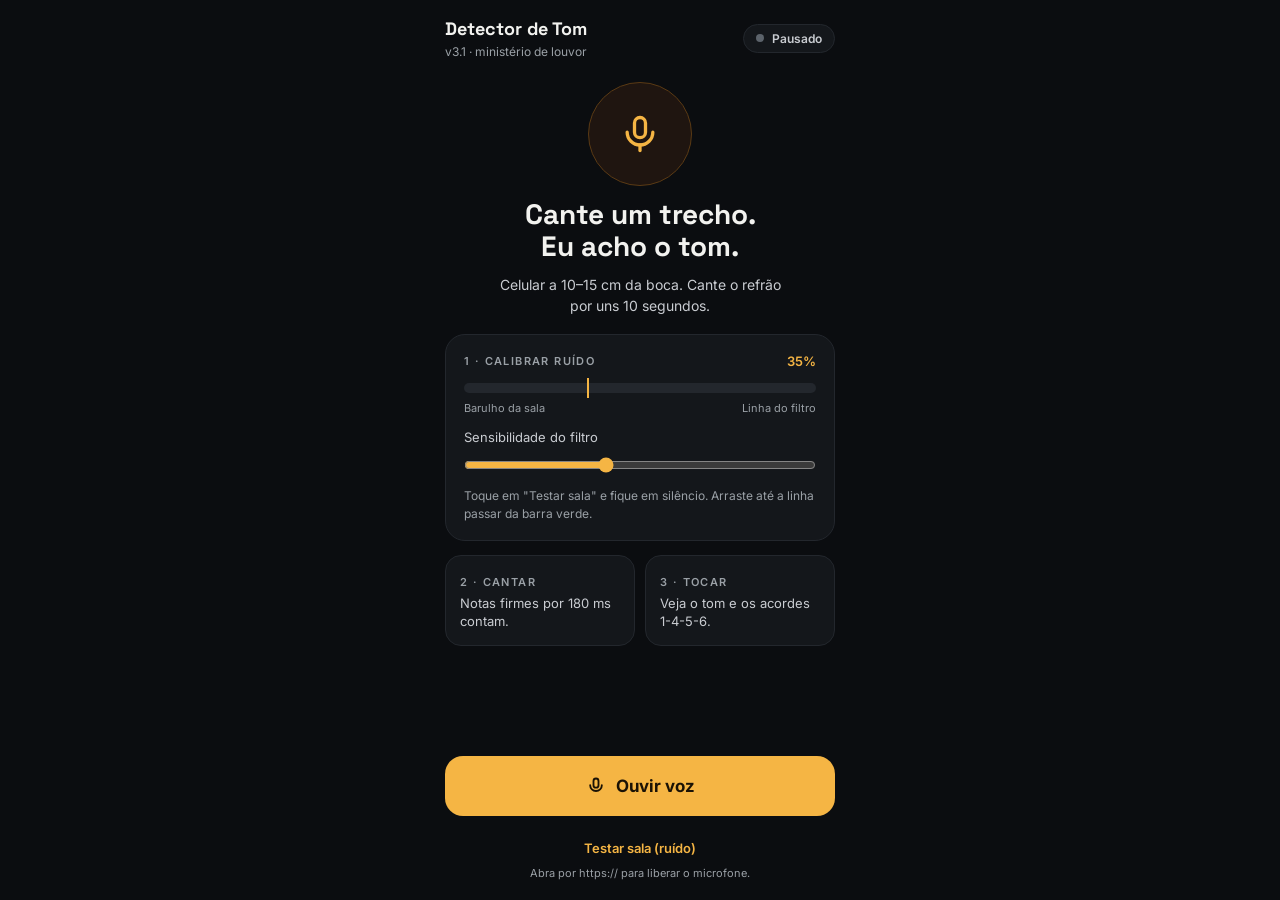
==== detector-tom/index.html @ 472444b5 "Adiciona Detector de Tom v3.1 (PWA instalável) Co-Authored-By: Claude Opus 5.5 <noreply@anthropic.co" ====
<!DOCTYPE html>
<html lang="pt-BR">
<head>
<meta charset="UTF-8">
<meta name="viewport" content="width=device-width, initial-scale=1.0, viewport-fit=cover">
<meta name="theme-color" content="#0b0d10">
<title>Detector de Tom — v3.1</title>
<link rel="manifest" href="manifest.webmanifest">
<link rel="icon" href="icon-192.png">
<link rel="apple-touch-icon" href="apple-touch-icon.png">
<meta name="apple-mobile-web-app-capable" content="yes">
<meta name="mobile-web-app-capable" content="yes">
<meta name="apple-mobile-web-app-status-bar-style" content="black-translucent">
<meta name="apple-mobile-web-app-title" content="Detector Tom">
<link rel="preconnect" href="https://fonts.googleapis.com">
<link href="https://fonts.googleapis.com/css2?family=Inter:wght@400;500;600;700&family=Space+Grotesk:wght@500;600;700&display=swap" rel="stylesheet">
<style>
  :root{
    --bg:#0b0d10; --card:#14171b; --line:#23272d; --line2:#2c3137;
    --text:#f2f2ef; --soft:#c9ccd1; --muted:#9aa0a6;
    --accent:#f5b544; --accent-bg:#1f1510; --accent-line:#5a3a14;
    --green:#3fb27f; --red:#e5484d;
    --display:'Space Grotesk',system-ui,sans-serif;
  }
  *{box-sizing:border-box}
  html,body{margin:0;background:var(--bg);color:var(--text);font-family:Inter,system-ui,sans-serif;-webkit-tap-highlight-color:transparent}
  .app{max-width:430px;min-height:100dvh;margin:0 auto;padding:calc(16px + env(safe-area-inset-top)) 20px calc(20px + env(safe-area-inset-bottom));display:flex;flex-direction:column;gap:14px}
  header{display:flex;justify-content:space-between;align-items:center;min-height:44px}
  .brand b{display:block;font-family:var(--display);font-size:18px}
  .brand small{font-size:12px;color:var(--muted)}
  .pill{display:flex;align-items:center;gap:8px;padding:6px 12px;border-radius:999px;background:var(--card);border:1px solid var(--line);font-size:12px;font-weight:600;color:var(--soft)}
  .pill i{width:8px;height:8px;border-radius:50%;background:#5c636b}
  .listening .pill{background:var(--accent-bg);border-color:var(--accent-line);color:var(--accent)}
  .listening .pill i{background:var(--accent);animation:pulse 1.2s infinite}
  @keyframes pulse{50%{opacity:.35}}
  .card{background:var(--card);border:1px solid var(--line);border-radius:20px;padding:18px}
  .label{font-size:11px;font-weight:600;letter-spacing:1.4px;color:var(--muted);text-transform:uppercase}
  .hero{display:flex;flex-direction:column;align-items:center;gap:12px;padding:8px 0 4px;text-align:center}
  .mic{width:104px;height:104px;border-radius:50%;background:var(--accent-bg);border:1px solid var(--accent-line);display:flex;align-items:center;justify-content:center}
  .hero h1{margin:0;font-family:var(--display);font-size:28px;line-height:1.15}
  .hero p{margin:0;font-size:14px;line-height:1.5;color:var(--soft);max-width:290px}
  .row{display:flex;justify-content:space-between;align-items:center}
  .meter{position:relative;height:10px;border-radius:5px;background:var(--line)}
  .meter .fill{height:100%;width:0;border-radius:5px;background:var(--green);transition:width .05s}
  .meter .gate{position:absolute;top:-5px;width:2px;height:20px;background:var(--accent)}
  .legend{display:flex;justify-content:space-between;font-size:11px;color:var(--muted);margin-top:8px}
  input[type=range]{width:100%;height:28px;margin:6px 0 0;accent-color:var(--accent)}
  .hint{margin:4px 0 0;font-size:12px;line-height:1.45;color:var(--muted)}
  .steps{display:flex;gap:10px}
  .steps .card{flex:1;padding:14px;border-radius:16px}
  .steps span:last-child{display:block;margin-top:4px;font-size:13px;line-height:1.4;color:var(--soft)}
  .note{display:flex;flex-direction:column;align-items:center;gap:6px}
  .big{display:flex;align-items:flex-start;gap:4px;font-family:var(--display)}
  .big b{font-size:96px;line-height:.95}
  .big small{font-size:22px;font-weight:600;color:var(--muted);margin-top:10px;min-width:14px}
  .freq{font-size:14px;color:var(--soft);min-height:20px}
  .tuner{width:100%;margin-top:8px}
  .tuner .meter .mid{position:absolute;left:50%;top:-4px;width:2px;height:18px;background:#5c636b}
  .tuner .dot{position:absolute;left:50%;top:-3px;width:16px;height:16px;border-radius:50%;background:var(--accent);transform:translateX(-50%);box-shadow:0 0 0 4px rgba(245,181,68,.18);transition:left .08s;opacity:.25}
  .tuner .dot.on{opacity:1}
  .key b{display:block;font-family:var(--display);font-size:34px;line-height:1.1;margin-top:2px}
  .key .sym{font-family:var(--display);font-size:22px;font-weight:600;color:var(--accent)}
  .bar{height:6px;border-radius:3px;background:var(--line);overflow:hidden;margin-top:12px}
  .bar div{height:100%;width:0;background:var(--accent);transition:width .3s}
  .conf{display:block;font-size:12px;color:var(--soft);margin-top:6px}
  .chords{display:grid;grid-template-columns:repeat(4,minmax(0,1fr));gap:8px;margin-top:10px}
  .chord{background:var(--card);border:1px solid var(--line);border-radius:14px;padding:12px 0;display:flex;flex-direction:column;align-items:center;gap:2px}
  .chord span{font-size:11px;color:var(--muted)}
  .chord b{font-family:var(--display);font-size:24px}
  .chord.tonic{background:var(--accent-bg);border-color:var(--accent-line)}
  .chord.tonic span{color:#c9a36a}.chord.tonic b{color:var(--accent)}
  .seqs{display:flex;gap:8px;flex-wrap:wrap;margin-top:10px}
  .seqs span{padding:8px 12px;border-radius:999px;background:var(--card);border:1px solid var(--line);font-size:13px;color:var(--soft)}
  .gaterow{display:flex;align-items:center;gap:10px}
  .gaterow>span{font-size:12px;color:var(--muted);width:44px}
  .gaterow>span:last-child{width:36px;text-align:right;color:var(--soft)}
  .gaterow .meter{flex:1;height:8px}
  .gaterow .meter .gate{top:-4px;height:16px}
  .spacer{flex:1}
  .actions{display:flex;gap:10px}
  button{font-family:inherit;cursor:pointer;border:none}
  .btn-main{flex:1;height:60px;border-radius:18px;background:var(--accent);color:#1a1205;font-size:17px;font-weight:700;display:flex;align-items:center;justify-content:center;gap:10px}
  .listening .btn-main{background:var(--red);color:#fff;height:56px;border-radius:16px;font-size:16px}
  .btn-reset{width:56px;height:56px;border-radius:16px;background:var(--card);border:1px solid var(--line2);color:var(--text);display:none;align-items:center;justify-content:center}
  .listening .btn-reset{display:flex}
  .foot{font-size:11px;color:var(--muted);text-align:center}
  .only-idle{} .only-live{display:none}
  .listening .only-idle{display:none} .listening .only-live{display:block}
  .listening .steps.only-idle{display:none}
  .listening .gaterow.only-live{display:flex}
  .gate-open input[type=range].only-live{display:block}
</style>
</head>
<body>
<div class="app" id="app">

  <header>
    <div class="brand"><b>Detector de Tom</b><small>v3.1 · ministério de louvor</small></div>
    <div class="pill"><i></i><span id="pillText">Pausado</span></div>
  </header>

  <!-- INÍCIO -->
  <section class="hero only-idle">
    <div class="mic">
      <svg width="44" height="44" viewBox="0 0 24 24" fill="none" stroke="#f5b544" stroke-width="1.8" stroke-linecap="round" stroke-linejoin="round" aria-hidden="true"><rect x="9" y="3" width="6" height="11" rx="3"/><path d="M5 11a7 7 0 0 0 14 0"/><path d="M12 18v3"/></svg>
    </div>
    <h1>Cante um trecho.<br>Eu acho o tom.</h1>
    <p>Celular a 10–15 cm da boca. Cante o refrão por uns 10 segundos.</p>
  </section>

  <section class="card only-idle">
    <div class="row"><span class="label">1 · Calibrar ruído</span><span id="gatePct" style="font-size:13px;font-weight:600;color:var(--accent)">35%</span></div>
    <div style="margin-top:14px">
      <div class="meter"><div class="fill" id="vuIdle"></div><div class="gate" id="gateIdle"></div></div>
      <div class="legend"><span>Barulho da sala</span><span>Linha do filtro</span></div>
    </div>
    <label for="gateSlider" style="display:block;margin-top:14px;font-size:13px;color:var(--soft)">Sensibilidade do filtro</label>
    <input id="gateSlider" type="range" min="5" max="80" value="35">
    <p class="hint">Toque em "Testar sala" e fique em silêncio. Arraste até a linha passar da barra verde.</p>
  </section>

  <section class="steps only-idle">
    <div class="card"><span class="label">2 · Cantar</span><span>Notas firmes por 180 ms contam.</span></div>
    <div class="card"><span class="label">3 · Tocar</span><span>Veja o tom e os acordes 1-4-5-6.</span></div>
  </section>

  <!-- OUVINDO -->
  <section class="card note only-live">
    <span class="label">Nota agora</span>
    <div class="big"><b id="noteName">--</b><small id="noteOct"></small></div>
    <div class="freq" id="freqText">Cante perto do microfone</div>
    <div class="tuner">
      <div class="meter"><div class="mid"></div><div class="dot" id="centDot"></div></div>
      <div class="legend"><span>−50</span><span id="centText">0 cents</span><span>+50</span></div>
    </div>
  </section>

  <section class="card key only-live">
    <div class="row" style="align-items:flex-end">
      <div><span class="label">Tom da música</span><b id="keyName">Ouvindo…</b></div>
      <span class="sym" id="keySym"></span>
    </div>
    <div class="bar"><div id="confBar"></div></div>
    <span class="conf" id="confText">Precisa de pelo menos 15 leituras firmes</span>
  </section>

  <section class="only-live">
    <span class="label">Campo harmônico</span>
    <div class="chords">
      <div class="chord tonic"><span>I</span><b id="c1">-</b></div>
      <div class="chord"><span>IV</span><b id="c4">-</b></div>
      <div class="chord"><span>V</span><b id="c5">-</b></div>
      <div class="chord"><span>vi</span><b id="c6">-</b></div>
    </div>
    <div class="seqs"><span id="s1456">1-4-5-6 · -</span><span id="s1564">1-5-6-4 · -</span></div>
  </section>

  <div class="spacer"></div>

  <div class="gaterow only-live">
    <span>Ruído</span>
    <div class="meter"><div class="fill" id="vuLive"></div><div class="gate" id="gateLive"></div></div>
    <span id="gatePctLive">35%</span>
  </div>

  <div class="actions">
    <button class="btn-main" id="btnStart">
      <svg id="icoMic" width="20" height="20" viewBox="0 0 24 24" fill="none" stroke="currentColor" stroke-width="2.2" stroke-linecap="round" stroke-linejoin="round" aria-hidden="true"><rect x="9" y="3" width="6" height="11" rx="3"/><path d="M5 11a7 7 0 0 0 14 0"/></svg>
      <svg id="icoStop" width="18" height="18" viewBox="0 0 24 24" fill="none" stroke="currentColor" stroke-width="2.2" aria-hidden="true" style="display:none"><rect x="6" y="6" width="12" height="12" rx="2"/></svg>
      <span id="btnText">Ouvir voz</span>
    </button>
    <button class="btn-reset" id="btnReset" aria-label="Limpar leitura">
      <svg width="20" height="20" viewBox="0 0 24 24" fill="none" stroke="currentColor" stroke-width="2" stroke-linecap="round" aria-hidden="true"><path d="M3 12a9 9 0 1 0 3-6.7"/><path d="M3 4v5h5"/></svg>
    </button>
  </div>
  <div class="foot only-idle"><button id="btnInstall" style="display:none;background:none;color:var(--accent);font-size:13px;font-weight:600;padding:10px">Instalar app</button><button id="btnTest" style="background:none;color:var(--accent);font-size:13px;font-weight:600;padding:10px">Testar sala (ruído)</button><br>Abra por https:// para liberar o microfone.</div>

</div>

<script>
  // v3.1 — PWA instalável
  if ('serviceWorker' in navigator) {
    window.addEventListener('load', () => navigator.serviceWorker.register('sw.js').catch(console.error));
  }
  let installEvt = null;
  window.addEventListener('beforeinstallprompt', e => {
    e.preventDefault(); installEvt = e;
    document.getElementById('btnInstall').style.display = 'inline-block';
  });
  document.getElementById('btnInstall').addEventListener('click', async () => {
    if (!installEvt) return;
    installEvt.prompt(); await installEvt.userChoice; installEvt = null;
    document.getElementById('btnInstall').style.display = 'none';
  });

  // v3 — visual novo + medidor de cents. Lógica: MPM + Krumhansl-Schmuckler (maior)
  const MAJOR_PROFILE = [6.35, 2.23, 3.48, 2.33, 4.38, 4.09, 2.52, 5.19, 2.39, 3.66, 2.29, 2.88];
  const NOTE_NAMES = ["C","C#","D","D#","E","F","F#","G","G#","A","A#","B"];
  const NOTE_NAMES_PT = ["Dó","Dó#","Ré","Ré#","Mi","Fá","Fá#","Sol","Sol#","Lá","Lá#","Si"];

  const CLARITY_MIN = 0.88, STABLE_MS = 180, MIN_WEIGHT = 15, MPM_K = 0.9;

  let audioCtx = null, analyser = null, micStream = null, buffer = null, rafId = null;
  let mode = 'off'; // 'off' | 'listen' | 'test'
  let hist = new Array(12).fill(0), noteCount = 0, counted = false;
  let lastNote = -1, noteStart = 0, centsSmooth = 0;

  const $ = id => document.getElementById(id);
  const app = $('app'), gateSlider = $('gateSlider');

  const gateThreshold = () => (gateSlider.value / 100) * 0.25;
  function updateGateUI() {
    const pos = Math.min(100, gateThreshold() * 400) + '%';
    $('gateIdle').style.left = pos; $('gateLive').style.left = pos;
    $('gatePct').textContent = $('gatePctLive').textContent = gateSlider.value + '%';
  }
  gateSlider.addEventListener('input', updateGateUI);
  updateGateUI();

  $('btnStart').addEventListener('click', () => mode === 'listen' ? stopAudio() : startAudio('listen'));
  $('btnTest').addEventListener('click', () => mode === 'test' ? stopAudio() : startAudio('test'));
  $('btnReset').addEventListener('click', resetKey);

  function resetKey() {
    hist.fill(0); noteCount = 0;
    $('keyName').textContent = 'Ouvindo…'; $('keySym').textContent = '';
    $('confBar').style.width = '0%';
    $('confText').textContent = 'Precisa de pelo menos 15 leituras firmes';
    $('noteName').textContent = '--'; $('noteOct').textContent = '';
    ['c1','c4','c5','c6'].forEach(id => $(id).textContent = '-');
    $('s1456').textContent = '1-4-5-6 · -'; $('s1564').textContent = '1-5-6-4 · -';
  }

  function setUI() {
    const live = mode === 'listen';
    app.classList.toggle('listening', live);
    $('pillText').textContent = live ? 'Ouvindo' : mode === 'test' ? 'Testando sala' : 'Pausado';
    $('btnText').textContent = live ? 'Parar' : 'Ouvir voz';
    $('icoMic').style.display = live ? 'none' : '';
    $('icoStop').style.display = live ? '' : 'none';
    $('btnTest').textContent = mode === 'test' ? 'Parar teste' : 'Testar sala (ruído)';
  }

  async function startAudio(newMode) {
    if (mode !== 'off') stopAudio();
    if (!navigator.mediaDevices || !navigator.mediaDevices.getUserMedia) {
      alert('Microfone indisponível. Abra via https:// ou localhost.'); return;
    }
    try {
      micStream = await navigator.mediaDevices.getUserMedia({
        audio: { echoCancellation: true, noiseSuppression: true, autoGainControl: false }
      });
      audioCtx = new (window.AudioContext || window.webkitAudioContext)();
      if (audioCtx.state === 'suspended') await audioCtx.resume();
      const src = audioCtx.createMediaStreamSource(micStream);
      const hp = audioCtx.createBiquadFilter(); hp.type = 'highpass'; hp.frequency.value = 85;
      const lp = audioCtx.createBiquadFilter(); lp.type = 'lowpass'; lp.frequency.value = 1100;
      analyser = audioCtx.createAnalyser(); analyser.fftSize = 2048;
      buffer = new Float32Array(analyser.fftSize);
      src.connect(hp); hp.connect(lp); lp.connect(analyser);
      mode = newMode; setUI(); loop();
    } catch (e) {
      console.error(e);
      alert('Erro ao acessar microfone. Verifique as permissões do navegador.');
    }
  }

  function stopAudio() {
    if (rafId) cancelAnimationFrame(rafId);
    if (micStream) micStream.getTracks().forEach(t => t.stop());
    if (audioCtx) audioCtx.close();
    audioCtx = analyser = micStream = null;
    mode = 'off'; lastNote = -1; setUI();
    $('vuIdle').style.width = $('vuLive').style.width = '0%';
    $('centDot').classList.remove('on');
  }

  function rmsOf(buf) {
    let s = 0; for (let i = 0; i < buf.length; i++) s += buf[i] * buf[i];
    return Math.sqrt(s / buf.length);
  }

  // McLeod Pitch Method
  function detectPitchMPM(buf, sampleRate) {
    const half = buf.length >> 1;
    const nsdf = new Float32Array(half);
    for (let tau = 0; tau < half; tau++) {
      let acf = 0, div = 0;
      for (let i = 0; i < half; i++) {
        const a = buf[i], b = buf[i + tau];
        acf += a * b; div += a * a + b * b;
      }
      nsdf[tau] = div > 0 ? (2 * acf) / div : 0;
    }
    const peaks = [];
    let pastZero = false, curMax = -1, curTau = -1;
    for (let tau = 1; tau < half - 1; tau++) {
      if (!pastZero) { if (nsdf[tau] < 0) pastZero = true; continue; }
      if (nsdf[tau] > 0) {
        if (nsdf[tau] > nsdf[tau-1] && nsdf[tau] >= nsdf[tau+1] && nsdf[tau] > curMax) { curMax = nsdf[tau]; curTau = tau; }
      } else if (curTau > 0) { peaks.push([curTau, curMax]); curMax = -1; curTau = -1; }
    }
    if (curTau > 0) peaks.push([curTau, curMax]);
    if (!peaks.length) return null;
    const highest = Math.max(...peaks.map(p => p[1]));
    if (highest < CLARITY_MIN) return null;
    const t = peaks.find(p => p[1] >= MPM_K * highest)[0];
    const x1 = nsdf[t-1], x2 = nsdf[t], x3 = nsdf[t+1];
    const d = 2 * (2 * x2 - x1 - x3);
    const freq = sampleRate / (d !== 0 ? t + (x3 - x1) / d : t);
    return (freq < 75 || freq > 1050) ? null : freq;
  }

  function loop() {
    if (mode === 'off' || !analyser) return;
    analyser.getFloatTimeDomainData(buffer);
    const rms = rmsOf(buffer);
    const vol = Math.min(100, Math.round(rms * 400)) + '%';
    $('vuIdle').style.width = $('vuLive').style.width = vol;

    if (mode === 'listen') {
      const freq = rms >= gateThreshold() ? detectPitchMPM(buffer, audioCtx.sampleRate) : null;
      handlePitch(freq, performance.now());
    }
    rafId = requestAnimationFrame(loop);
  }

  function handlePitch(freq, now) {
    if (!freq) { lastNote = -1; $('centDot').classList.remove('on'); return; }
    const midiF = 12 * Math.log2(freq / 440) + 69;
    const midi = Math.round(midiF);
    const pc = ((midi % 12) + 12) % 12;
    const cents = (midiF - midi) * 100;

    if (pc !== lastNote) centsSmooth = cents; else centsSmooth = centsSmooth * 0.7 + cents * 0.3;
    const c = Math.round(centsSmooth);
    $('noteName').textContent = NOTE_NAMES[pc];
    $('noteOct').textContent = Math.floor(midi / 12) - 1;
    $('freqText').textContent = `${NOTE_NAMES_PT[pc]} · ${freq.toFixed(1).replace('.', ',')} Hz`;
    const dot = $('centDot');
    dot.classList.add('on');
    dot.style.left = (50 + Math.max(-50, Math.min(50, c))) + '%';
    $('centText').textContent = (c > 0 ? '+' : c < 0 ? '−' : '') + Math.abs(c) + ' cents';

    if (pc === lastNote) {
      if (now - noteStart >= STABLE_MS) {
        if (!counted) { noteCount++; counted = true; }
        hist[pc] += 1; calculateKey();
      }
    } else { lastNote = pc; noteStart = now; counted = false; }
  }

  function calculateKey() {
    const total = hist.reduce((a, b) => a + b, 0);
    if (total < MIN_WEIGHT) return;
    let best = 0, bestCorr = -Infinity;
    for (let r = 0; r < 12; r++) {
      let sXY=0,sX=0,sY=0,sX2=0,sY2=0;
      for (let i = 0; i < 12; i++) {
        const x = hist[(r + i) % 12], y = MAJOR_PROFILE[i];
        sXY+=x*y; sX+=x; sY+=y; sX2+=x*x; sY2+=y*y;
      }
      const den = Math.sqrt((12*sX2 - sX*sX) * (12*sY2 - sY*sY));
      const corr = den === 0 ? 0 : (12*sXY - sX*sY) / den;
      if (corr > bestCorr) { bestCorr = corr; best = r; }
    }
    const conf = Math.max(0, Math.min(99, Math.round(((bestCorr + 1) / 2) * 100)));
    $('keyName').textContent = `${NOTE_NAMES_PT[best]} Maior`;
    $('keySym').textContent = NOTE_NAMES[best];
    $('confBar').style.width = conf + '%';
    $('confText').textContent = `Confiança ${conf}% · ${noteCount} notas ouvidas`;
    renderChords(best);
  }

  function renderChords(r) {
    const g1 = NOTE_NAMES[r], g4 = NOTE_NAMES[(r+5)%12], g5 = NOTE_NAMES[(r+7)%12], g6 = NOTE_NAMES[(r+9)%12] + 'm';
    $('c1').textContent = g1; $('c4').textContent = g4; $('c5').textContent = g5; $('c6').textContent = g6;
    $('s1456').textContent = `1-4-5-6 · ${g1} ${g4} ${g5} ${g6}`;
    $('s1564').textContent = `1-5-6-4 · ${g1} ${g5} ${g6} ${g4}`;
  }
</script>
</body>
</html>
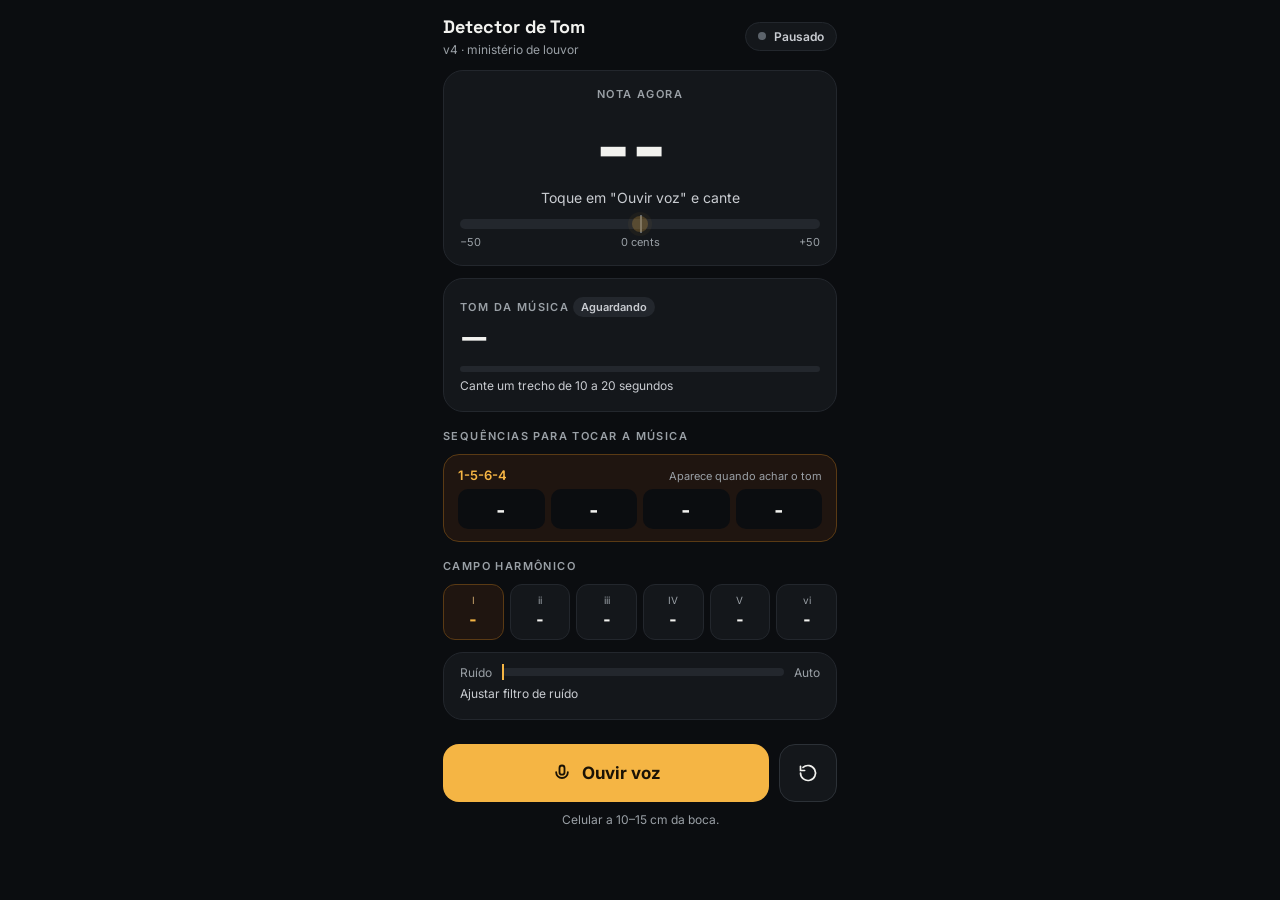
==== commit fa37ce7d: "Detector de Tom v4: tom maior e menor, filtro de ruído automático, sequências de 4 e 5 acordes Co-Au" ====
--- a/detector-tom/index.html
+++ b/detector-tom/index.html
@@ -4,7 +4,7 @@
 <meta charset="UTF-8">
 <meta name="viewport" content="width=device-width, initial-scale=1.0, viewport-fit=cover">
 <meta name="theme-color" content="#0b0d10">
-<title>Detector de Tom — v3.1</title>
+<title>Detector de Tom — v4</title>
 <link rel="manifest" href="manifest.webmanifest">
 <link rel="icon" href="icon-192.png">
 <link rel="apple-touch-icon" href="apple-touch-icon.png">
@@ -24,360 +24,465 @@
   }
   *{box-sizing:border-box}
   html,body{margin:0;background:var(--bg);color:var(--text);font-family:Inter,system-ui,sans-serif;-webkit-tap-highlight-color:transparent}
-  .app{max-width:430px;min-height:100dvh;margin:0 auto;padding:calc(16px + env(safe-area-inset-top)) 20px calc(20px + env(safe-area-inset-bottom));display:flex;flex-direction:column;gap:14px}
+  .app{max-width:430px;min-height:100dvh;margin:0 auto;padding:calc(14px + env(safe-area-inset-top)) 18px 0;display:flex;flex-direction:column;gap:12px}
   header{display:flex;justify-content:space-between;align-items:center;min-height:44px}
   .brand b{display:block;font-family:var(--display);font-size:18px}
   .brand small{font-size:12px;color:var(--muted)}
   .pill{display:flex;align-items:center;gap:8px;padding:6px 12px;border-radius:999px;background:var(--card);border:1px solid var(--line);font-size:12px;font-weight:600;color:var(--soft)}
   .pill i{width:8px;height:8px;border-radius:50%;background:#5c636b}
-  .listening .pill{background:var(--accent-bg);border-color:var(--accent-line);color:var(--accent)}
-  .listening .pill i{background:var(--accent);animation:pulse 1.2s infinite}
+  .on .pill{background:var(--accent-bg);border-color:var(--accent-line);color:var(--accent)}
+  .on .pill i{background:var(--accent);animation:pulse 1.2s infinite}
   @keyframes pulse{50%{opacity:.35}}
-  .card{background:var(--card);border:1px solid var(--line);border-radius:20px;padding:18px}
+  .card{background:var(--card);border:1px solid var(--line);border-radius:20px;padding:16px}
   .label{font-size:11px;font-weight:600;letter-spacing:1.4px;color:var(--muted);text-transform:uppercase}
-  .hero{display:flex;flex-direction:column;align-items:center;gap:12px;padding:8px 0 4px;text-align:center}
-  .mic{width:104px;height:104px;border-radius:50%;background:var(--accent-bg);border:1px solid var(--accent-line);display:flex;align-items:center;justify-content:center}
-  .hero h1{margin:0;font-family:var(--display);font-size:28px;line-height:1.15}
-  .hero p{margin:0;font-size:14px;line-height:1.5;color:var(--soft);max-width:290px}
-  .row{display:flex;justify-content:space-between;align-items:center}
+  .row{display:flex;justify-content:space-between;align-items:center;gap:8px}
   .meter{position:relative;height:10px;border-radius:5px;background:var(--line)}
   .meter .fill{height:100%;width:0;border-radius:5px;background:var(--green);transition:width .05s}
-  .meter .gate{position:absolute;top:-5px;width:2px;height:20px;background:var(--accent)}
-  .legend{display:flex;justify-content:space-between;font-size:11px;color:var(--muted);margin-top:8px}
-  input[type=range]{width:100%;height:28px;margin:6px 0 0;accent-color:var(--accent)}
-  .hint{margin:4px 0 0;font-size:12px;line-height:1.45;color:var(--muted)}
-  .steps{display:flex;gap:10px}
-  .steps .card{flex:1;padding:14px;border-radius:16px}
-  .steps span:last-child{display:block;margin-top:4px;font-size:13px;line-height:1.4;color:var(--soft)}
-  .note{display:flex;flex-direction:column;align-items:center;gap:6px}
+  .meter .gate{position:absolute;top:-4px;width:2px;height:18px;background:var(--accent);left:0}
+  .legend{display:flex;justify-content:space-between;font-size:11px;color:var(--muted);margin-top:6px}
+  .note{display:flex;flex-direction:column;align-items:center;gap:4px}
   .big{display:flex;align-items:flex-start;gap:4px;font-family:var(--display)}
-  .big b{font-size:96px;line-height:.95}
-  .big small{font-size:22px;font-weight:600;color:var(--muted);margin-top:10px;min-width:14px}
-  .freq{font-size:14px;color:var(--soft);min-height:20px}
-  .tuner{width:100%;margin-top:8px}
-  .tuner .meter .mid{position:absolute;left:50%;top:-4px;width:2px;height:18px;background:#5c636b}
+  .big b{font-size:84px;line-height:.95}
+  .big small{font-size:20px;font-weight:600;color:var(--muted);margin-top:8px;min-width:14px}
+  .freq{font-size:14px;color:var(--soft);min-height:20px;text-align:center}
+  .tuner{width:100%;margin-top:6px}
+  .tuner .mid{position:absolute;left:50%;top:-4px;width:2px;height:18px;background:#5c636b}
   .tuner .dot{position:absolute;left:50%;top:-3px;width:16px;height:16px;border-radius:50%;background:var(--accent);transform:translateX(-50%);box-shadow:0 0 0 4px rgba(245,181,68,.18);transition:left .08s;opacity:.25}
-  .tuner .dot.on{opacity:1}
-  .key b{display:block;font-family:var(--display);font-size:34px;line-height:1.1;margin-top:2px}
+  .tuner .dot.lit{opacity:1}
+  .key b{display:block;font-family:var(--display);font-size:32px;line-height:1.1;margin-top:2px}
   .key .sym{font-family:var(--display);font-size:22px;font-weight:600;color:var(--accent)}
+  .badge{display:inline-block;padding:3px 8px;border-radius:999px;font-size:11px;font-weight:600;background:var(--line);color:var(--soft)}
+  .badge.ok{background:#12301f;color:#5fd39a}
   .bar{height:6px;border-radius:3px;background:var(--line);overflow:hidden;margin-top:12px}
   .bar div{height:100%;width:0;background:var(--accent);transition:width .3s}
   .conf{display:block;font-size:12px;color:var(--soft);margin-top:6px}
-  .chords{display:grid;grid-template-columns:repeat(4,minmax(0,1fr));gap:8px;margin-top:10px}
-  .chord{background:var(--card);border:1px solid var(--line);border-radius:14px;padding:12px 0;display:flex;flex-direction:column;align-items:center;gap:2px}
-  .chord span{font-size:11px;color:var(--muted)}
-  .chord b{font-family:var(--display);font-size:24px}
+  .alt{display:block;font-size:12px;color:var(--muted);margin-top:2px}
+  .chords{display:grid;grid-template-columns:repeat(6,minmax(0,1fr));gap:6px;margin-top:10px}
+  .chord{background:var(--card);border:1px solid var(--line);border-radius:12px;padding:9px 0;display:flex;flex-direction:column;align-items:center;gap:1px}
+  .chord span{font-size:10px;color:var(--muted)}
+  .chord b{font-family:var(--display);font-size:18px}
   .chord.tonic{background:var(--accent-bg);border-color:var(--accent-line)}
   .chord.tonic span{color:#c9a36a}.chord.tonic b{color:var(--accent)}
-  .seqs{display:flex;gap:8px;flex-wrap:wrap;margin-top:10px}
-  .seqs span{padding:8px 12px;border-radius:999px;background:var(--card);border:1px solid var(--line);font-size:13px;color:var(--soft)}
+  .progs{display:flex;flex-direction:column;gap:8px;margin-top:10px}
+  .prog{width:100%;text-align:left;background:var(--card);border:1px solid var(--line);border-radius:16px;padding:12px 14px;color:var(--text);display:flex;flex-direction:column;gap:6px;cursor:pointer;font-family:inherit}
+  .prog.sel{border-color:var(--accent-line);background:var(--accent-bg)}
+  .prog .top{display:flex;justify-content:space-between;align-items:baseline;gap:8px}
+  .prog .deg{font-size:13px;font-weight:600;color:var(--soft)}
+  .prog.sel .deg{color:var(--accent)}
+  .prog .tag{font-size:11px;color:var(--muted)}
+  .prog .cs{display:flex;gap:6px}
+  .prog .cs b{flex:1;text-align:center;font-family:var(--display);font-size:22px;padding:6px 0;border-radius:10px;background:var(--bg)}
   .gaterow{display:flex;align-items:center;gap:10px}
-  .gaterow>span{font-size:12px;color:var(--muted);width:44px}
-  .gaterow>span:last-child{width:36px;text-align:right;color:var(--soft)}
+  .gaterow>span{font-size:12px;color:var(--muted)}
   .gaterow .meter{flex:1;height:8px}
   .gaterow .meter .gate{top:-4px;height:16px}
-  .spacer{flex:1}
+  details{font-size:12px;color:var(--muted)}
+  details summary{cursor:pointer;padding:6px 0;list-style:none;color:var(--soft)}
+  details summary::-webkit-details-marker{display:none}
+  input[type=range]{width:100%;height:28px;margin:4px 0 0;accent-color:var(--accent)}
+  .dock{position:sticky;bottom:0;margin:0 -18px;padding:12px 18px calc(14px + env(safe-area-inset-bottom));background:linear-gradient(to top,var(--bg) 75%,rgba(11,13,16,0));display:flex;flex-direction:column;gap:10px}
   .actions{display:flex;gap:10px}
   button{font-family:inherit;cursor:pointer;border:none}
-  .btn-main{flex:1;height:60px;border-radius:18px;background:var(--accent);color:#1a1205;font-size:17px;font-weight:700;display:flex;align-items:center;justify-content:center;gap:10px}
-  .listening .btn-main{background:var(--red);color:#fff;height:56px;border-radius:16px;font-size:16px}
-  .btn-reset{width:56px;height:56px;border-radius:16px;background:var(--card);border:1px solid var(--line2);color:var(--text);display:none;align-items:center;justify-content:center}
-  .listening .btn-reset{display:flex}
-  .foot{font-size:11px;color:var(--muted);text-align:center}
-  .only-idle{} .only-live{display:none}
-  .listening .only-idle{display:none} .listening .only-live{display:block}
-  .listening .steps.only-idle{display:none}
-  .listening .gaterow.only-live{display:flex}
-  .gate-open input[type=range].only-live{display:block}
+  .btn-main{flex:1;height:58px;border-radius:16px;background:var(--accent);color:#1a1205;font-size:17px;font-weight:700;display:flex;align-items:center;justify-content:center;gap:10px}
+  .on .btn-main{background:var(--red);color:#fff}
+  .btn-reset{width:58px;height:58px;border-radius:16px;background:var(--card);border:1px solid var(--line2);color:var(--text);display:flex;align-items:center;justify-content:center}
+  .tip{font-size:12px;color:var(--muted);text-align:center;line-height:1.4}
+  #btnInstall{display:none;background:none;color:var(--accent);font-size:13px;font-weight:600;padding:6px}
 </style>
 </head>
 <body>
 <div class="app" id="app">
 
   <header>
-    <div class="brand"><b>Detector de Tom</b><small>v3.1 · ministério de louvor</small></div>
+    <div class="brand"><b>Detector de Tom</b><small>v4 · ministério de louvor</small></div>
     <div class="pill"><i></i><span id="pillText">Pausado</span></div>
   </header>
 
-  <!-- INÍCIO -->
-  <section class="hero only-idle">
-    <div class="mic">
-      <svg width="44" height="44" viewBox="0 0 24 24" fill="none" stroke="#f5b544" stroke-width="1.8" stroke-linecap="round" stroke-linejoin="round" aria-hidden="true"><rect x="9" y="3" width="6" height="11" rx="3"/><path d="M5 11a7 7 0 0 0 14 0"/><path d="M12 18v3"/></svg>
-    </div>
-    <h1>Cante um trecho.<br>Eu acho o tom.</h1>
-    <p>Celular a 10–15 cm da boca. Cante o refrão por uns 10 segundos.</p>
-  </section>
-
-  <section class="card only-idle">
-    <div class="row"><span class="label">1 · Calibrar ruído</span><span id="gatePct" style="font-size:13px;font-weight:600;color:var(--accent)">35%</span></div>
-    <div style="margin-top:14px">
-      <div class="meter"><div class="fill" id="vuIdle"></div><div class="gate" id="gateIdle"></div></div>
-      <div class="legend"><span>Barulho da sala</span><span>Linha do filtro</span></div>
-    </div>
-    <label for="gateSlider" style="display:block;margin-top:14px;font-size:13px;color:var(--soft)">Sensibilidade do filtro</label>
-    <input id="gateSlider" type="range" min="5" max="80" value="35">
-    <p class="hint">Toque em "Testar sala" e fique em silêncio. Arraste até a linha passar da barra verde.</p>
-  </section>
-
-  <section class="steps only-idle">
-    <div class="card"><span class="label">2 · Cantar</span><span>Notas firmes por 180 ms contam.</span></div>
-    <div class="card"><span class="label">3 · Tocar</span><span>Veja o tom e os acordes 1-4-5-6.</span></div>
-  </section>
-
-  <!-- OUVINDO -->
-  <section class="card note only-live">
+  <section class="card note">
     <span class="label">Nota agora</span>
     <div class="big"><b id="noteName">--</b><small id="noteOct"></small></div>
-    <div class="freq" id="freqText">Cante perto do microfone</div>
+    <div class="freq" id="freqText">Toque em "Ouvir voz" e cante</div>
     <div class="tuner">
       <div class="meter"><div class="mid"></div><div class="dot" id="centDot"></div></div>
       <div class="legend"><span>−50</span><span id="centText">0 cents</span><span>+50</span></div>
     </div>
   </section>
 
-  <section class="card key only-live">
+  <section class="card key">
     <div class="row" style="align-items:flex-end">
-      <div><span class="label">Tom da música</span><b id="keyName">Ouvindo…</b></div>
+      <div><span class="label">Tom da música</span> <span class="badge" id="keyBadge">Aguardando</span><b id="keyName">—</b></div>
       <span class="sym" id="keySym"></span>
     </div>
     <div class="bar"><div id="confBar"></div></div>
-    <span class="conf" id="confText">Precisa de pelo menos 15 leituras firmes</span>
+    <span class="conf" id="confText">Cante um trecho de 10 a 20 segundos</span>
+    <span class="alt" id="altText"></span>
   </section>
 
-  <section class="only-live">
+  <section>
+    <span class="label">Sequências para tocar a música</span>
+    <div class="progs" id="progs"></div>
+  </section>
+
+  <section>
     <span class="label">Campo harmônico</span>
-    <div class="chords">
-      <div class="chord tonic"><span>I</span><b id="c1">-</b></div>
-      <div class="chord"><span>IV</span><b id="c4">-</b></div>
-      <div class="chord"><span>V</span><b id="c5">-</b></div>
-      <div class="chord"><span>vi</span><b id="c6">-</b></div>
+    <div class="chords" id="field"></div>
+  </section>
+
+  <section class="card" style="padding:12px 16px">
+    <div class="gaterow">
+      <span>Ruído</span>
+      <div class="meter"><div class="fill" id="vu"></div><div class="gate" id="gateMark"></div></div>
+      <span id="gateMode">Auto</span>
     </div>
-    <div class="seqs"><span id="s1456">1-4-5-6 · -</span><span id="s1564">1-5-6-4 · -</span></div>
+    <details>
+      <summary>Ajustar filtro de ruído</summary>
+      <label for="gateSlider">Rigor do filtro (padrão 2)</label>
+      <input id="gateSlider" type="range" min="1.5" max="5" step="0.5" value="2">
+      <div>Aumente se o barulho da sala disparar notas sozinho.</div>
+    </details>
   </section>
 
-  <div class="spacer"></div>
-
-  <div class="gaterow only-live">
-    <span>Ruído</span>
-    <div class="meter"><div class="fill" id="vuLive"></div><div class="gate" id="gateLive"></div></div>
-    <span id="gatePctLive">35%</span>
+  <div class="dock">
+    <div class="actions">
+      <button class="btn-main" id="btnStart">
+        <svg id="icoMic" width="20" height="20" viewBox="0 0 24 24" fill="none" stroke="currentColor" stroke-width="2.2" stroke-linecap="round" stroke-linejoin="round" aria-hidden="true"><rect x="9" y="3" width="6" height="11" rx="3"/><path d="M5 11a7 7 0 0 0 14 0"/></svg>
+        <svg id="icoStop" width="18" height="18" viewBox="0 0 24 24" fill="none" stroke="currentColor" stroke-width="2.2" aria-hidden="true" style="display:none"><rect x="6" y="6" width="12" height="12" rx="2"/></svg>
+        <span id="btnText">Ouvir voz</span>
+      </button>
+      <button class="btn-reset" id="btnReset" aria-label="Limpar leitura">
+        <svg width="20" height="20" viewBox="0 0 24 24" fill="none" stroke="currentColor" stroke-width="2" stroke-linecap="round" aria-hidden="true"><path d="M3 12a9 9 0 1 0 3-6.7"/><path d="M3 4v5h5"/></svg>
+      </button>
+    </div>
+    <div class="tip">Celular a 10–15 cm da boca. <button id="btnInstall">Instalar app</button></div>
   </div>
 
-  <div class="actions">
-    <button class="btn-main" id="btnStart">
-      <svg id="icoMic" width="20" height="20" viewBox="0 0 24 24" fill="none" stroke="currentColor" stroke-width="2.2" stroke-linecap="round" stroke-linejoin="round" aria-hidden="true"><rect x="9" y="3" width="6" height="11" rx="3"/><path d="M5 11a7 7 0 0 0 14 0"/></svg>
-      <svg id="icoStop" width="18" height="18" viewBox="0 0 24 24" fill="none" stroke="currentColor" stroke-width="2.2" aria-hidden="true" style="display:none"><rect x="6" y="6" width="12" height="12" rx="2"/></svg>
-      <span id="btnText">Ouvir voz</span>
-    </button>
-    <button class="btn-reset" id="btnReset" aria-label="Limpar leitura">
-      <svg width="20" height="20" viewBox="0 0 24 24" fill="none" stroke="currentColor" stroke-width="2" stroke-linecap="round" aria-hidden="true"><path d="M3 12a9 9 0 1 0 3-6.7"/><path d="M3 4v5h5"/></svg>
-    </button>
-  </div>
-  <div class="foot only-idle"><button id="btnInstall" style="display:none;background:none;color:var(--accent);font-size:13px;font-weight:600;padding:10px">Instalar app</button><button id="btnTest" style="background:none;color:var(--accent);font-size:13px;font-weight:600;padding:10px">Testar sala (ruído)</button><br>Abra por https:// para liberar o microfone.</div>
-
 </div>
 
+<!-- ===== MOTOR (sem DOM) ===== -->
+<script id="engine">
+  // Detector de Tom — motor v4
+  const NOTES = ["C","C#","D","Eb","E","F","F#","G","Ab","A","Bb","B"];
+  const NOTES_PT = ["Dó","Dó#","Ré","Mi♭","Mi","Fá","Fá#","Sol","Lá♭","Lá","Si♭","Si"];
+  // Perfis Albrecht & Shanahan (2013) — melhores para melodia que Krumhansl
+  const PROF_MAJ = [0.238,0.006,0.111,0.006,0.137,0.094,0.016,0.214,0.009,0.080,0.008,0.081];
+  const PROF_MIN = [0.220,0.006,0.104,0.123,0.019,0.103,0.012,0.214,0.062,0.022,0.061,0.052];
+
+  const CFG = {
+    clarityMin: 0.85,     // MPM: rejeita som sem nota definida
+    mpmK: 0.9,            // MPM: primeiro pico >= 90% do maior (anti erro de oitava)
+    fMin: 75, fMax: 1050, // extensão vocal
+    stableMs: 150,        // nota precisa durar isso para contar
+    phraseGapMs: 280,     // silêncio que fecha uma frase
+    phraseBonus: 0.6,     // peso extra (em segundos) da última nota da frase
+    minSeconds: 4,        // segundos de nota firme antes de mostrar tom
+    gateFactor: 2,        // gate = piso de ruído × fator (testado: 2 = melhor)
+    gateFloorMin: 0.004
+  };
+
+  function pearson(x, y) {
+    let sx=0,sy=0,sxy=0,sx2=0,sy2=0;
+    for (let i=0;i<12;i++){ sx+=x[i]; sy+=y[i]; sxy+=x[i]*y[i]; sx2+=x[i]*x[i]; sy2+=y[i]*y[i]; }
+    const den = Math.sqrt((12*sx2-sx*sx)*(12*sy2-sy*sy));
+    return den === 0 ? 0 : (12*sxy - sx*sy) / den;
+  }
+
+  function rmsOf(buf) {
+    let s=0; for (let i=0;i<buf.length;i++) s+=buf[i]*buf[i];
+    return Math.sqrt(s/buf.length);
+  }
+
+  // McLeod Pitch Method → {freq, clarity} ou null
+  function mpm(buf, sr) {
+    const n = buf.length >> 1;
+    const tauMax = Math.min(n - 2, Math.ceil(sr / (CFG.fMin - 5)));
+    const nsdf = new Float32Array(tauMax + 2);
+    for (let tau = 0; tau <= tauMax + 1; tau++) {
+      let acf = 0, div = 0;
+      for (let i = 0; i < n; i++) {
+        const a = buf[i], b = buf[i + tau];
+        acf += a * b; div += a * a + b * b;
+      }
+      nsdf[tau] = div > 0 ? 2 * acf / div : 0;
+    }
+    const peaks = [];
+    let past = false, m = -1, mt = -1;
+    for (let t = 1; t <= tauMax; t++) {
+      if (!past) { if (nsdf[t] < 0) past = true; continue; }
+      if (nsdf[t] > 0) {
+        if (nsdf[t] > nsdf[t-1] && nsdf[t] >= nsdf[t+1] && nsdf[t] > m) { m = nsdf[t]; mt = t; }
+      } else if (mt > 0) { peaks.push([mt, m]); m = -1; mt = -1; }
+    }
+    if (mt > 0) peaks.push([mt, m]);
+    if (!peaks.length) return null;
+    let hi = 0; for (const p of peaks) if (p[1] > hi) hi = p[1];
+    if (hi < CFG.clarityMin) return null;
+    const t = peaks.find(p => p[1] >= CFG.mpmK * hi)[0];
+    const x1 = nsdf[t-1], x2 = nsdf[t], x3 = nsdf[t+1];
+    const d = 2 * (2*x2 - x1 - x3);
+    const freq = sr / (d !== 0 ? t + (x3 - x1) / d : t);
+    if (freq < CFG.fMin || freq > CFG.fMax) return null;
+    return { freq, clarity: nsdf[t] };
+  }
+
+  function chordName(pc, q) { return NOTES[pc] + (q === 'm' ? 'm' : q === 'dim' ? '°' : ''); }
+
+  // Campo harmônico + sequências por tom
+  function harmony(root, minor) {
+    if (!minor) {
+      const deg = [[0,'','I'],[2,'m','ii'],[4,'m','iii'],[5,'','IV'],[7,'','V'],[9,'m','vi']];
+      const f = deg.map(([s,q,r]) => ({ roman: r, name: chordName((root+s)%12, q) }));
+      const C = i => f[i].name; // 0=I 1=ii 2=iii 3=IV 4=V 5=vi
+      return {
+        field: f,
+        progs: [
+          { deg: '1-5-6-4', tag: 'Mais usada (pop e louvor)', chords: [C(0),C(4),C(5),C(3)] },
+          { deg: '1-4-5-4', tag: 'Simples, 3 acordes', chords: [C(0),C(3),C(4),C(3)] },
+          { deg: '6-4-1-5', tag: 'Começa triste, mesma base', chords: [C(5),C(3),C(0),C(4)] },
+          { deg: '1-6-4-5', tag: 'Clássica anos 50', chords: [C(0),C(5),C(3),C(4)] },
+          { deg: '1-5-6-3-4', tag: '5 acordes (estilo Cânon)', chords: [C(0),C(4),C(5),C(2),C(3)] }
+        ]
+      };
+    }
+    const deg = [[0,'m','i'],[3,'','III'],[5,'m','iv'],[7,'m','v'],[8,'','VI'],[10,'','VII']];
+    const f = deg.map(([s,q,r]) => ({ roman: r, name: chordName((root+s)%12, q) }));
+    const C = i => f[i].name; // 0=i 1=III 2=iv 3=v 4=VI 5=VII
+    const E = NOTES[(root+7)%12]; // V maior (menor harmônica)
+    return {
+      field: f,
+      progs: [
+        { deg: '1-6-3-7', tag: 'Mais usada em tom menor', chords: [C(0),C(4),C(1),C(5)] },
+        { deg: '1-4-7-3', tag: 'Balada menor', chords: [C(0),C(2),C(5),C(1)] },
+        { deg: '1-7-6-7', tag: 'Andaluz suave', chords: [C(0),C(5),C(4),C(5)] },
+        { deg: '1-4-5', tag: 'Com V maior (mais tensão)', chords: [C(0),C(2),E,C(0)] },
+        { deg: '1-6-3-7-4', tag: '5 acordes', chords: [C(0),C(4),C(1),C(5),C(2)] }
+      ]
+    };
+  }
+
+  class KeyEngine {
+    constructor() { this.reset(); this.noise = null; }
+    reset() {
+      this.hist = new Array(12).fill(0);
+      this.midiWin = [];
+      this.cur = -1; this.curStart = 0; this.curCounted = false;
+      this.lastPc = -1; this.silenceStart = 0; this.phraseClosed = true;
+      this.notes = 0; this.seconds = 0; this.lastT = 0;
+      this.key = null;
+    }
+    // atualiza piso de ruído (segue o mínimo; sobe devagar, desce rápido)
+    trackNoise(rms) {
+      if (this.noise === null) { this.noise = Math.max(rms, CFG.gateFloorMin); return; }
+      if (rms < this.noise) this.noise = this.noise * 0.85 + rms * 0.15;
+      else this.noise *= 1.0006;
+      this.noise = Math.max(this.noise, CFG.gateFloorMin * 0.5);
+    }
+    gate() { return Math.max(CFG.gateFloorMin, (this.noise || 0) * CFG.gateFactor); }
+
+    // um quadro de áudio → estado
+    frame(buf, sr, now) {
+      const dt = this.lastT ? Math.min(0.1, (now - this.lastT) / 1000) : 0.016;
+      this.lastT = now;
+      const rms = rmsOf(buf);
+      const gate = this.gate();
+      let p = null;
+      if (rms >= gate) p = mpm(buf, sr);
+      if (!p) this.trackNoise(rms);
+      return { rms, gate, ...this.pitch(p, dt, now) };
+    }
+
+    pitch(p, dt, now) {
+      if (!p) {
+        this.midiWin.length = 0;
+        if (this.cur !== -1) { this.silenceStart = now; this.cur = -1; this.phraseClosed = false; }
+        if (!this.phraseClosed && this.lastPc >= 0 && now - this.silenceStart >= CFG.phraseGapMs) {
+          this.hist[this.lastPc] += CFG.phraseBonus; // última nota da frase costuma ser a tônica
+          this.phraseClosed = true;
+          this.updateKey();
+        }
+        return { note: null };
+      }
+      const mf = 12 * Math.log2(p.freq / 440) + 69;
+      this.midiWin.push(mf); if (this.midiWin.length > 5) this.midiWin.shift();
+      const med = [...this.midiWin].sort((a,b)=>a-b)[this.midiWin.length >> 1];
+      const midi = Math.round(med);
+      const pc = ((midi % 12) + 12) % 12;
+      const cents = (med - midi) * 100;
+
+      if (pc !== this.cur) { this.cur = pc; this.curStart = now; this.curCounted = false; }
+      else if (now - this.curStart >= CFG.stableMs) {
+        if (!this.curCounted) { this.notes++; this.curCounted = true; }
+        const w = dt * (0.5 + p.clarity * 0.5);
+        this.hist[pc] += w; this.seconds += dt;
+        this.lastPc = pc;
+        this.updateKey();
+      }
+      return { note: { pc, midi, cents, freq: p.freq } };
+    }
+
+    updateKey() {
+      const total = this.hist.reduce((a,b)=>a+b,0);
+      if (this.seconds < CFG.minSeconds || total <= 0) { this.key = null; return; }
+      const res = [];
+      for (let r = 0; r < 12; r++) {
+        const rot = i => this.hist[(r + i) % 12];
+        const v = Array.from({length:12}, (_,i) => rot(i));
+        res.push({ root: r, minor: false, corr: pearson(v, PROF_MAJ) });
+        res.push({ root: r, minor: true,  corr: pearson(v, PROF_MIN) });
+      }
+      res.sort((a,b) => b.corr - a.corr);
+      const best = res[0];
+      const relRoot = best.minor ? (best.root + 3) % 12 : (best.root + 9) % 12;
+      const alt = res.find(k => !(k.root === relRoot && k.minor !== best.minor) && k !== best) || res[1];
+      const rel = res.find(k => k.root === relRoot && k.minor !== best.minor);
+      const margin = best.corr - alt.corr;
+      // confiança: correlação + separação do 2º tom não-relativo + quantidade de canto
+      const amount = Math.min(1, this.seconds / 20);
+      const conf = Math.round(100 * Math.max(0, Math.min(0.99,
+        0.45 * Math.max(0, best.corr) + 0.35 * Math.min(1, margin / 0.25) + 0.2 * amount)));
+      this.key = { root: best.root, minor: best.minor, corr: best.corr, conf, alt, rel,
+                   relGap: rel ? best.corr - rel.corr : 1, notes: this.notes, seconds: this.seconds };
+    }
+  }
+
+  function keyLabel(k) { return `${NOTES_PT[k.root]} ${k.minor ? 'menor' : 'Maior'}`; }
+  function keySym(k) { return NOTES[k.root] + (k.minor ? 'm' : ''); }
+
+  if (typeof module !== 'undefined') module.exports = { KeyEngine, harmony, keyLabel, keySym, mpm, CFG, NOTES };
+</script>
+
+<!-- ===== INTERFACE ===== -->
 <script>
-  // v3.1 — PWA instalável
-  if ('serviceWorker' in navigator) {
-    window.addEventListener('load', () => navigator.serviceWorker.register('sw.js').catch(console.error));
-  }
+  if ('serviceWorker' in navigator) window.addEventListener('load', () => navigator.serviceWorker.register('sw.js').catch(console.error));
   let installEvt = null;
-  window.addEventListener('beforeinstallprompt', e => {
-    e.preventDefault(); installEvt = e;
-    document.getElementById('btnInstall').style.display = 'inline-block';
+  window.addEventListener('beforeinstallprompt', e => { e.preventDefault(); installEvt = e; $('btnInstall').style.display = 'inline'; });
+
+  const $ = id => document.getElementById(id);
+  const app = $('app');
+  const eng = new KeyEngine();
+  let audioCtx = null, analyser = null, micStream = null, buffer = null, rafId = null, on = false;
+  let selProg = 0, lastKeyId = '', lastUi = 0;
+
+  $('btnInstall').addEventListener('click', async () => {
+    if (!installEvt) return; installEvt.prompt(); await installEvt.userChoice; installEvt = null; $('btnInstall').style.display = 'none';
   });
-  document.getElementById('btnInstall').addEventListener('click', async () => {
-    if (!installEvt) return;
-    installEvt.prompt(); await installEvt.userChoice; installEvt = null;
-    document.getElementById('btnInstall').style.display = 'none';
+  $('gateSlider').addEventListener('input', e => {
+    CFG.gateFactor = parseFloat(e.target.value);
+    $('gateMode').textContent = CFG.gateFactor === 2 ? 'Auto' : '×' + CFG.gateFactor;
   });
-
-  // v3 — visual novo + medidor de cents. Lógica: MPM + Krumhansl-Schmuckler (maior)
-  const MAJOR_PROFILE = [6.35, 2.23, 3.48, 2.33, 4.38, 4.09, 2.52, 5.19, 2.39, 3.66, 2.29, 2.88];
-  const NOTE_NAMES = ["C","C#","D","D#","E","F","F#","G","G#","A","A#","B"];
-  const NOTE_NAMES_PT = ["Dó","Dó#","Ré","Ré#","Mi","Fá","Fá#","Sol","Sol#","Lá","Lá#","Si"];
-
-  const CLARITY_MIN = 0.88, STABLE_MS = 180, MIN_WEIGHT = 15, MPM_K = 0.9;
-
-  let audioCtx = null, analyser = null, micStream = null, buffer = null, rafId = null;
-  let mode = 'off'; // 'off' | 'listen' | 'test'
-  let hist = new Array(12).fill(0), noteCount = 0, counted = false;
-  let lastNote = -1, noteStart = 0, centsSmooth = 0;
-
-  const $ = id => document.getElementById(id);
-  const app = $('app'), gateSlider = $('gateSlider');
-
-  const gateThreshold = () => (gateSlider.value / 100) * 0.25;
-  function updateGateUI() {
-    const pos = Math.min(100, gateThreshold() * 400) + '%';
-    $('gateIdle').style.left = pos; $('gateLive').style.left = pos;
-    $('gatePct').textContent = $('gatePctLive').textContent = gateSlider.value + '%';
-  }
-  gateSlider.addEventListener('input', updateGateUI);
-  updateGateUI();
-
-  $('btnStart').addEventListener('click', () => mode === 'listen' ? stopAudio() : startAudio('listen'));
-  $('btnTest').addEventListener('click', () => mode === 'test' ? stopAudio() : startAudio('test'));
-  $('btnReset').addEventListener('click', resetKey);
-
-  function resetKey() {
-    hist.fill(0); noteCount = 0;
-    $('keyName').textContent = 'Ouvindo…'; $('keySym').textContent = '';
-    $('confBar').style.width = '0%';
-    $('confText').textContent = 'Precisa de pelo menos 15 leituras firmes';
-    $('noteName').textContent = '--'; $('noteOct').textContent = '';
-    ['c1','c4','c5','c6'].forEach(id => $(id).textContent = '-');
-    $('s1456').textContent = '1-4-5-6 · -'; $('s1564').textContent = '1-5-6-4 · -';
-  }
+  $('btnStart').addEventListener('click', () => on ? stop() : start());
+  $('btnReset').addEventListener('click', () => { eng.reset(); renderKey(null); });
 
   function setUI() {
-    const live = mode === 'listen';
-    app.classList.toggle('listening', live);
-    $('pillText').textContent = live ? 'Ouvindo' : mode === 'test' ? 'Testando sala' : 'Pausado';
-    $('btnText').textContent = live ? 'Parar' : 'Ouvir voz';
-    $('icoMic').style.display = live ? 'none' : '';
-    $('icoStop').style.display = live ? '' : 'none';
-    $('btnTest').textContent = mode === 'test' ? 'Parar teste' : 'Testar sala (ruído)';
-  }
-
-  async function startAudio(newMode) {
-    if (mode !== 'off') stopAudio();
+    app.classList.toggle('on', on);
+    $('pillText').textContent = on ? 'Ouvindo' : 'Pausado';
+    $('btnText').textContent = on ? 'Parar' : 'Ouvir voz';
+    $('icoMic').style.display = on ? 'none' : '';
+    $('icoStop').style.display = on ? '' : 'none';
+  }
+
+  async function start() {
     if (!navigator.mediaDevices || !navigator.mediaDevices.getUserMedia) {
-      alert('Microfone indisponível. Abra via https:// ou localhost.'); return;
+      alert('Microfone indisponível. Abra pelo link https:// do app.'); return;
     }
     try {
       micStream = await navigator.mediaDevices.getUserMedia({
-        audio: { echoCancellation: true, noiseSuppression: true, autoGainControl: false }
+        audio: { echoCancellation: true, noiseSuppression: true, autoGainControl: false, channelCount: 1 }
       });
       audioCtx = new (window.AudioContext || window.webkitAudioContext)();
       if (audioCtx.state === 'suspended') await audioCtx.resume();
       const src = audioCtx.createMediaStreamSource(micStream);
-      const hp = audioCtx.createBiquadFilter(); hp.type = 'highpass'; hp.frequency.value = 85;
-      const lp = audioCtx.createBiquadFilter(); lp.type = 'lowpass'; lp.frequency.value = 1100;
-      analyser = audioCtx.createAnalyser(); analyser.fftSize = 2048;
+      const hp = audioCtx.createBiquadFilter(); hp.type = 'highpass'; hp.frequency.value = 80; hp.Q.value = 0.7;
+      const lp = audioCtx.createBiquadFilter(); lp.type = 'lowpass'; lp.frequency.value = 1500; lp.Q.value = 0.7;
+      analyser = audioCtx.createAnalyser(); analyser.fftSize = 2048; analyser.smoothingTimeConstant = 0;
       buffer = new Float32Array(analyser.fftSize);
       src.connect(hp); hp.connect(lp); lp.connect(analyser);
-      mode = newMode; setUI(); loop();
+      eng.noise = null; on = true; setUI();
+      $('freqText').textContent = 'Cante perto do microfone';
+      loop();
     } catch (e) {
       console.error(e);
-      alert('Erro ao acessar microfone. Verifique as permissões do navegador.');
-    }
-  }
-
-  function stopAudio() {
+      alert('Microfone bloqueado. Libere a permissão do microfone para este site e tente de novo.');
+    }
+  }
+
+  function stop() {
+    on = false;
     if (rafId) cancelAnimationFrame(rafId);
     if (micStream) micStream.getTracks().forEach(t => t.stop());
     if (audioCtx) audioCtx.close();
     audioCtx = analyser = micStream = null;
-    mode = 'off'; lastNote = -1; setUI();
-    $('vuIdle').style.width = $('vuLive').style.width = '0%';
-    $('centDot').classList.remove('on');
-  }
-
-  function rmsOf(buf) {
-    let s = 0; for (let i = 0; i < buf.length; i++) s += buf[i] * buf[i];
-    return Math.sqrt(s / buf.length);
-  }
-
-  // McLeod Pitch Method
-  function detectPitchMPM(buf, sampleRate) {
-    const half = buf.length >> 1;
-    const nsdf = new Float32Array(half);
-    for (let tau = 0; tau < half; tau++) {
-      let acf = 0, div = 0;
-      for (let i = 0; i < half; i++) {
-        const a = buf[i], b = buf[i + tau];
-        acf += a * b; div += a * a + b * b;
-      }
-      nsdf[tau] = div > 0 ? (2 * acf) / div : 0;
-    }
-    const peaks = [];
-    let pastZero = false, curMax = -1, curTau = -1;
-    for (let tau = 1; tau < half - 1; tau++) {
-      if (!pastZero) { if (nsdf[tau] < 0) pastZero = true; continue; }
-      if (nsdf[tau] > 0) {
-        if (nsdf[tau] > nsdf[tau-1] && nsdf[tau] >= nsdf[tau+1] && nsdf[tau] > curMax) { curMax = nsdf[tau]; curTau = tau; }
-      } else if (curTau > 0) { peaks.push([curTau, curMax]); curMax = -1; curTau = -1; }
-    }
-    if (curTau > 0) peaks.push([curTau, curMax]);
-    if (!peaks.length) return null;
-    const highest = Math.max(...peaks.map(p => p[1]));
-    if (highest < CLARITY_MIN) return null;
-    const t = peaks.find(p => p[1] >= MPM_K * highest)[0];
-    const x1 = nsdf[t-1], x2 = nsdf[t], x3 = nsdf[t+1];
-    const d = 2 * (2 * x2 - x1 - x3);
-    const freq = sampleRate / (d !== 0 ? t + (x3 - x1) / d : t);
-    return (freq < 75 || freq > 1050) ? null : freq;
+    setUI(); $('vu').style.width = '0%'; $('centDot').classList.remove('lit');
   }
 
   function loop() {
-    if (mode === 'off' || !analyser) return;
+    if (!on || !analyser) return;
     analyser.getFloatTimeDomainData(buffer);
-    const rms = rmsOf(buffer);
-    const vol = Math.min(100, Math.round(rms * 400)) + '%';
-    $('vuIdle').style.width = $('vuLive').style.width = vol;
-
-    if (mode === 'listen') {
-      const freq = rms >= gateThreshold() ? detectPitchMPM(buffer, audioCtx.sampleRate) : null;
-      handlePitch(freq, performance.now());
-    }
+    const s = eng.frame(buffer, audioCtx.sampleRate, performance.now());
+    $('vu').style.width = Math.min(100, s.rms * 400) + '%';
+    $('gateMark').style.left = Math.min(100, s.gate * 400) + '%';
+    renderNote(s.note);
+    const now = performance.now();
+    if (now - lastUi > 250) { lastUi = now; renderKey(eng.key); }
     rafId = requestAnimationFrame(loop);
   }
 
-  function handlePitch(freq, now) {
-    if (!freq) { lastNote = -1; $('centDot').classList.remove('on'); return; }
-    const midiF = 12 * Math.log2(freq / 440) + 69;
-    const midi = Math.round(midiF);
-    const pc = ((midi % 12) + 12) % 12;
-    const cents = (midiF - midi) * 100;
-
-    if (pc !== lastNote) centsSmooth = cents; else centsSmooth = centsSmooth * 0.7 + cents * 0.3;
-    const c = Math.round(centsSmooth);
-    $('noteName').textContent = NOTE_NAMES[pc];
-    $('noteOct').textContent = Math.floor(midi / 12) - 1;
-    $('freqText').textContent = `${NOTE_NAMES_PT[pc]} · ${freq.toFixed(1).replace('.', ',')} Hz`;
+  function renderNote(n) {
     const dot = $('centDot');
-    dot.classList.add('on');
+    if (!n) { dot.classList.remove('lit'); return; }
+    const c = Math.round(n.cents);
+    $('noteName').textContent = NOTES[n.pc];
+    $('noteOct').textContent = Math.floor(n.midi / 12) - 1;
+    $('freqText').textContent = `${NOTES_PT_UI[n.pc]} · ${n.freq.toFixed(1).replace('.', ',')} Hz`;
+    dot.classList.add('lit');
     dot.style.left = (50 + Math.max(-50, Math.min(50, c))) + '%';
     $('centText').textContent = (c > 0 ? '+' : c < 0 ? '−' : '') + Math.abs(c) + ' cents';
-
-    if (pc === lastNote) {
-      if (now - noteStart >= STABLE_MS) {
-        if (!counted) { noteCount++; counted = true; }
-        hist[pc] += 1; calculateKey();
-      }
-    } else { lastNote = pc; noteStart = now; counted = false; }
-  }
-
-  function calculateKey() {
-    const total = hist.reduce((a, b) => a + b, 0);
-    if (total < MIN_WEIGHT) return;
-    let best = 0, bestCorr = -Infinity;
-    for (let r = 0; r < 12; r++) {
-      let sXY=0,sX=0,sY=0,sX2=0,sY2=0;
-      for (let i = 0; i < 12; i++) {
-        const x = hist[(r + i) % 12], y = MAJOR_PROFILE[i];
-        sXY+=x*y; sX+=x; sY+=y; sX2+=x*x; sY2+=y*y;
-      }
-      const den = Math.sqrt((12*sX2 - sX*sX) * (12*sY2 - sY*sY));
-      const corr = den === 0 ? 0 : (12*sXY - sX*sY) / den;
-      if (corr > bestCorr) { bestCorr = corr; best = r; }
-    }
-    const conf = Math.max(0, Math.min(99, Math.round(((bestCorr + 1) / 2) * 100)));
-    $('keyName').textContent = `${NOTE_NAMES_PT[best]} Maior`;
-    $('keySym').textContent = NOTE_NAMES[best];
-    $('confBar').style.width = conf + '%';
-    $('confText').textContent = `Confiança ${conf}% · ${noteCount} notas ouvidas`;
-    renderChords(best);
-  }
-
-  function renderChords(r) {
-    const g1 = NOTE_NAMES[r], g4 = NOTE_NAMES[(r+5)%12], g5 = NOTE_NAMES[(r+7)%12], g6 = NOTE_NAMES[(r+9)%12] + 'm';
-    $('c1').textContent = g1; $('c4').textContent = g4; $('c5').textContent = g5; $('c6').textContent = g6;
-    $('s1456').textContent = `1-4-5-6 · ${g1} ${g4} ${g5} ${g6}`;
-    $('s1564').textContent = `1-5-6-4 · ${g1} ${g5} ${g6} ${g4}`;
-  }
+  }
+  const NOTES_PT_UI = ["Dó","Dó#","Ré","Mi♭","Mi","Fá","Fá#","Sol","Lá♭","Lá","Si♭","Si"];
+
+  function renderKey(k) {
+    const badge = $('keyBadge');
+    if (!k) {
+      $('keyName').textContent = eng.seconds > 0 ? 'Analisando…' : '—';
+      $('keySym').textContent = '';
+      $('confBar').style.width = Math.min(100, eng.seconds / CFG.minSeconds * 100) * 0.3 + '%';
+      $('confText').textContent = eng.seconds > 0 ? `Continue cantando… ${eng.notes} notas` : 'Cante um trecho de 10 a 20 segundos';
+      $('altText').textContent = '';
+      badge.textContent = 'Aguardando'; badge.className = 'badge';
+      renderHarmony(null); return;
+    }
+    $('keyName').textContent = keyLabel(k);
+    $('keySym').textContent = keySym(k);
+    $('confBar').style.width = k.conf + '%';
+    $('confText').textContent = `Confiança ${k.conf}% · ${k.notes} notas · ${Math.round(k.seconds)}s de voz`;
+    const sure = k.conf >= 70 && k.seconds >= 10;
+    badge.textContent = sure ? 'Confirmado' : 'Provável'; badge.className = sure ? 'badge ok' : 'badge';
+    let alt = '';
+    if (k.rel && k.relGap < 0.08) alt = `Pode ser ${keyLabel(k.rel)} (mesmos acordes, outro centro). `;
+    if (!sure && k.alt) alt += `2ª opção: ${keyLabel(k.alt)}.`;
+    $('altText').textContent = alt;
+    const id = keySym(k);
+    if (id !== lastKeyId) { lastKeyId = id; selProg = 0; renderHarmony(harmony(k.root, k.minor)); }
+  }
+
+  function renderHarmony(h) {
+    const field = $('field'), progs = $('progs');
+    if (!h) {
+      field.innerHTML = ['I','ii','iii','IV','V','vi'].map((r,i) =>
+        `<div class="chord${i?'':' tonic'}"><span>${r}</span><b>-</b></div>`).join('');
+      progs.innerHTML = `<div class="prog sel"><div class="top"><span class="deg">1-5-6-4</span><span class="tag">Aparece quando achar o tom</span></div><div class="cs"><b>-</b><b>-</b><b>-</b><b>-</b></div></div>`;
+      lastKeyId = ''; return;
+    }
+    field.innerHTML = h.field.map((c,i) => `<div class="chord${i?'':' tonic'}"><span>${c.roman}</span><b>${c.name}</b></div>`).join('');
+    progs.innerHTML = h.progs.map((p,i) =>
+      `<button class="prog${i===selProg?' sel':''}" data-i="${i}"><div class="top"><span class="deg">${p.deg}</span><span class="tag">${p.tag}</span></div><div class="cs">${p.chords.map(c=>`<b>${c}</b>`).join('')}</div></button>`).join('');
+  }
+  $('progs').addEventListener('click', e => {
+    const b = e.target.closest('.prog[data-i]'); if (!b) return;
+    selProg = +b.dataset.i;
+    document.querySelectorAll('.prog').forEach(x => x.classList.toggle('sel', x === b));
+  });
+
+  renderKey(null);
 </script>
 </body>
 </html>
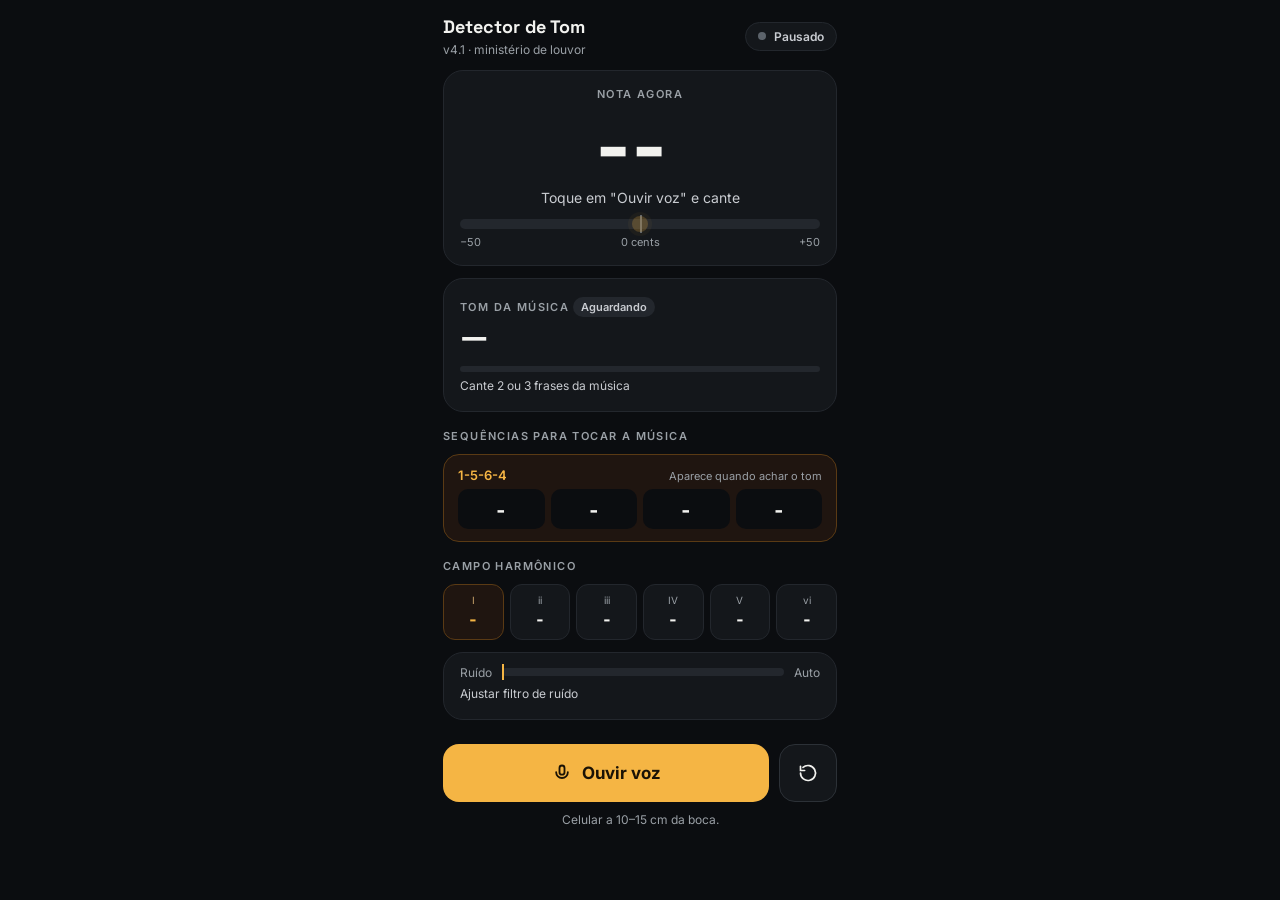
==== commit 182e0b09: "Detector de Tom v4.1: precisão com 2-3 frases e confiança calibrada Co-Authored-By: Claude Opus 5.5 " ====
--- a/detector-tom/index.html
+++ b/detector-tom/index.html
@@ -4,7 +4,7 @@
 <meta charset="UTF-8">
 <meta name="viewport" content="width=device-width, initial-scale=1.0, viewport-fit=cover">
 <meta name="theme-color" content="#0b0d10">
-<title>Detector de Tom — v4</title>
+<title>Detector de Tom — v4.1</title>
 <link rel="manifest" href="manifest.webmanifest">
 <link rel="icon" href="icon-192.png">
 <link rel="apple-touch-icon" href="apple-touch-icon.png">
@@ -94,7 +94,7 @@
 <div class="app" id="app">
 
   <header>
-    <div class="brand"><b>Detector de Tom</b><small>v4 · ministério de louvor</small></div>
+    <div class="brand"><b>Detector de Tom</b><small>v4.1 · ministério de louvor</small></div>
     <div class="pill"><i></i><span id="pillText">Pausado</span></div>
   </header>
 
@@ -114,7 +114,7 @@
       <span class="sym" id="keySym"></span>
     </div>
     <div class="bar"><div id="confBar"></div></div>
-    <span class="conf" id="confText">Cante um trecho de 10 a 20 segundos</span>
+    <span class="conf" id="confText">Cante 2 ou 3 frases da música</span>
     <span class="alt" id="altText"></span>
   </section>
 
@@ -160,12 +160,13 @@
 
 <!-- ===== MOTOR (sem DOM) ===== -->
 <script id="engine">
-  // Detector de Tom — motor v4
+  // Detector de Tom — motor v4.1
   const NOTES = ["C","C#","D","Eb","E","F","F#","G","Ab","A","Bb","B"];
   const NOTES_PT = ["Dó","Dó#","Ré","Mi♭","Mi","Fá","Fá#","Sol","Lá♭","Lá","Si♭","Si"];
   // Perfis Albrecht & Shanahan (2013) — melhores para melodia que Krumhansl
   const PROF_MAJ = [0.238,0.006,0.111,0.006,0.137,0.094,0.016,0.214,0.009,0.080,0.008,0.081];
   const PROF_MIN = [0.220,0.006,0.104,0.123,0.019,0.103,0.012,0.214,0.062,0.022,0.061,0.052];
+  const MAJ_STEPS = [0,2,4,5,7,9,11];
 
   const CFG = {
     clarityMin: 0.85,     // MPM: rejeita som sem nota definida
@@ -173,8 +174,10 @@
     fMin: 75, fMax: 1050, // extensão vocal
     stableMs: 150,        // nota precisa durar isso para contar
     phraseGapMs: 280,     // silêncio que fecha uma frase
-    phraseBonus: 0.6,     // peso extra (em segundos) da última nota da frase
-    minSeconds: 4,        // segundos de nota firme antes de mostrar tom
+    phraseBonus: 1.5,     // peso extra (em segundos) da última nota da frase
+    minPhrases: 2,        // mostra o tom após 2 frases...
+    minSeconds: 6,        // ...ou 6 s de voz firme
+    beta: 28,             // calibração: confiança mostrada = acerto medido
     gateFactor: 2,        // gate = piso de ruído × fator (testado: 2 = melhor)
     gateFloorMin: 0.004
   };
@@ -266,7 +269,7 @@
       this.midiWin = [];
       this.cur = -1; this.curStart = 0; this.curCounted = false;
       this.lastPc = -1; this.silenceStart = 0; this.phraseClosed = true;
-      this.notes = 0; this.seconds = 0; this.lastT = 0;
+      this.notes = 0; this.seconds = 0; this.lastT = 0; this.phrases = 0; this.phraseNotes = 0;
       this.key = null;
     }
     // atualiza piso de ruído (segue o mínimo; sobe devagar, desce rápido)
@@ -297,6 +300,8 @@
         if (!this.phraseClosed && this.lastPc >= 0 && now - this.silenceStart >= CFG.phraseGapMs) {
           this.hist[this.lastPc] += CFG.phraseBonus; // última nota da frase costuma ser a tônica
           this.phraseClosed = true;
+          if (this.phraseNotes >= 3) this.phrases++;
+          this.phraseNotes = 0;
           this.updateKey();
         }
         return { note: null };
@@ -310,7 +315,7 @@
 
       if (pc !== this.cur) { this.cur = pc; this.curStart = now; this.curCounted = false; }
       else if (now - this.curStart >= CFG.stableMs) {
-        if (!this.curCounted) { this.notes++; this.curCounted = true; }
+        if (!this.curCounted) { this.notes++; this.phraseNotes++; this.curCounted = true; }
         const w = dt * (0.5 + p.clarity * 0.5);
         this.hist[pc] += w; this.seconds += dt;
         this.lastPc = pc;
@@ -319,28 +324,33 @@
       return { note: { pc, midi, cents, freq: p.freq } };
     }
 
+    // v4.1 — método híbrido (escala diatônica + perfil + tríade da tônica), testado em 5.000 melodias
     updateKey() {
       const total = this.hist.reduce((a,b)=>a+b,0);
-      if (this.seconds < CFG.minSeconds || total <= 0) { this.key = null; return; }
+      if (total <= 0 || (this.phrases < CFG.minPhrases && this.seconds < CFG.minSeconds)) { this.key = null; return; }
+      const hh = this.hist.map(x => Math.pow(x, 0.75));
+      const tot = hh.reduce((a,b)=>a+b,0);
       const res = [];
       for (let r = 0; r < 12; r++) {
-        const rot = i => this.hist[(r + i) % 12];
-        const v = Array.from({length:12}, (_,i) => rot(i));
-        res.push({ root: r, minor: false, corr: pearson(v, PROF_MAJ) });
-        res.push({ root: r, minor: true,  corr: pearson(v, PROF_MIN) });
+        const v = Array.from({length:12}, (_,i) => hh[(r + i) % 12]);
+        for (const minor of [false, true]) {
+          const scale = minor ? (r + 3) % 12 : r;           // escala = raiz do relativo maior
+          let inScale = 0; for (const d of MAJ_STEPS) inScale += hh[(scale + d) % 12];
+          const triad = (minor ? [0,3,7] : [0,4,7]).reduce((s,d) => s + hh[(r + d) % 12], 0);
+          const corr = pearson(v, minor ? PROF_MIN : PROF_MAJ);
+          res.push({ root: r, minor, scale, s: inScale / tot + 0.25 * corr + 0.2 * triad / tot });
+        }
       }
-      res.sort((a,b) => b.corr - a.corr);
+      res.sort((a,b) => b.s - a.s);
       const best = res[0];
-      const relRoot = best.minor ? (best.root + 3) % 12 : (best.root + 9) % 12;
-      const alt = res.find(k => !(k.root === relRoot && k.minor !== best.minor) && k !== best) || res[1];
-      const rel = res.find(k => k.root === relRoot && k.minor !== best.minor);
-      const margin = best.corr - alt.corr;
-      // confiança: correlação + separação do 2º tom não-relativo + quantidade de canto
-      const amount = Math.min(1, this.seconds / 20);
-      const conf = Math.round(100 * Math.max(0, Math.min(0.99,
-        0.45 * Math.max(0, best.corr) + 0.35 * Math.min(1, margin / 0.25) + 0.2 * amount)));
-      this.key = { root: best.root, minor: best.minor, corr: best.corr, conf, alt, rel,
-                   relGap: rel ? best.corr - rel.corr : 1, notes: this.notes, seconds: this.seconds };
+      // confiança calibrada = probabilidade de os ACORDES estarem certos (relativos têm os mesmos acordes)
+      const ps = new Array(12).fill(0); let Z = 0;
+      for (const k of res) { const e = Math.exp(CFG.beta * (k.s - best.s)); ps[k.scale] += e; Z += e; }
+      const conf = Math.min(99, Math.round(100 * ps[best.scale] / Z));
+      const rel = res.find(k => k.scale === best.scale && k.minor !== best.minor);
+      const alt = res.find(k => k.scale !== best.scale);
+      this.key = { root: best.root, minor: best.minor, conf, alt, rel,
+                   relGap: rel ? best.s - rel.s : 1, notes: this.notes, seconds: this.seconds, phrases: this.phrases };
     }
   }
 
@@ -444,8 +454,8 @@
     if (!k) {
       $('keyName').textContent = eng.seconds > 0 ? 'Analisando…' : '—';
       $('keySym').textContent = '';
-      $('confBar').style.width = Math.min(100, eng.seconds / CFG.minSeconds * 100) * 0.3 + '%';
-      $('confText').textContent = eng.seconds > 0 ? `Continue cantando… ${eng.notes} notas` : 'Cante um trecho de 10 a 20 segundos';
+      $('confBar').style.width = Math.min(30, eng.phrases * 15 + eng.seconds * 2) + '%';
+      $('confText').textContent = eng.seconds > 0 ? `Continue cantando… ${eng.phrases} de 2 frases` : 'Cante 2 ou 3 frases da música';
       $('altText').textContent = '';
       badge.textContent = 'Aguardando'; badge.className = 'badge';
       renderHarmony(null); return;
@@ -453,12 +463,12 @@
     $('keyName').textContent = keyLabel(k);
     $('keySym').textContent = keySym(k);
     $('confBar').style.width = k.conf + '%';
-    $('confText').textContent = `Confiança ${k.conf}% · ${k.notes} notas · ${Math.round(k.seconds)}s de voz`;
-    const sure = k.conf >= 70 && k.seconds >= 10;
+    $('confText').textContent = `Confiança ${k.conf}% · ${k.phrases} frase${k.phrases===1?'':'s'} · ${k.notes} notas`;
+    const sure = k.conf >= 85 && k.phrases >= 2;
     badge.textContent = sure ? 'Confirmado' : 'Provável'; badge.className = sure ? 'badge ok' : 'badge';
     let alt = '';
-    if (k.rel && k.relGap < 0.08) alt = `Pode ser ${keyLabel(k.rel)} (mesmos acordes, outro centro). `;
-    if (!sure && k.alt) alt += `2ª opção: ${keyLabel(k.alt)}.`;
+    if (k.rel && k.relGap < 0.03) alt = `Pode ser ${keyLabel(k.rel)} (mesmos acordes). `;
+    if (!sure && k.alt) alt += `2ª opção: ${keyLabel(k.alt)}. Cante mais uma frase.`;
     $('altText').textContent = alt;
     const id = keySym(k);
     if (id !== lastKeyId) { lastKeyId = id; selProg = 0; renderHarmony(harmony(k.root, k.minor)); }
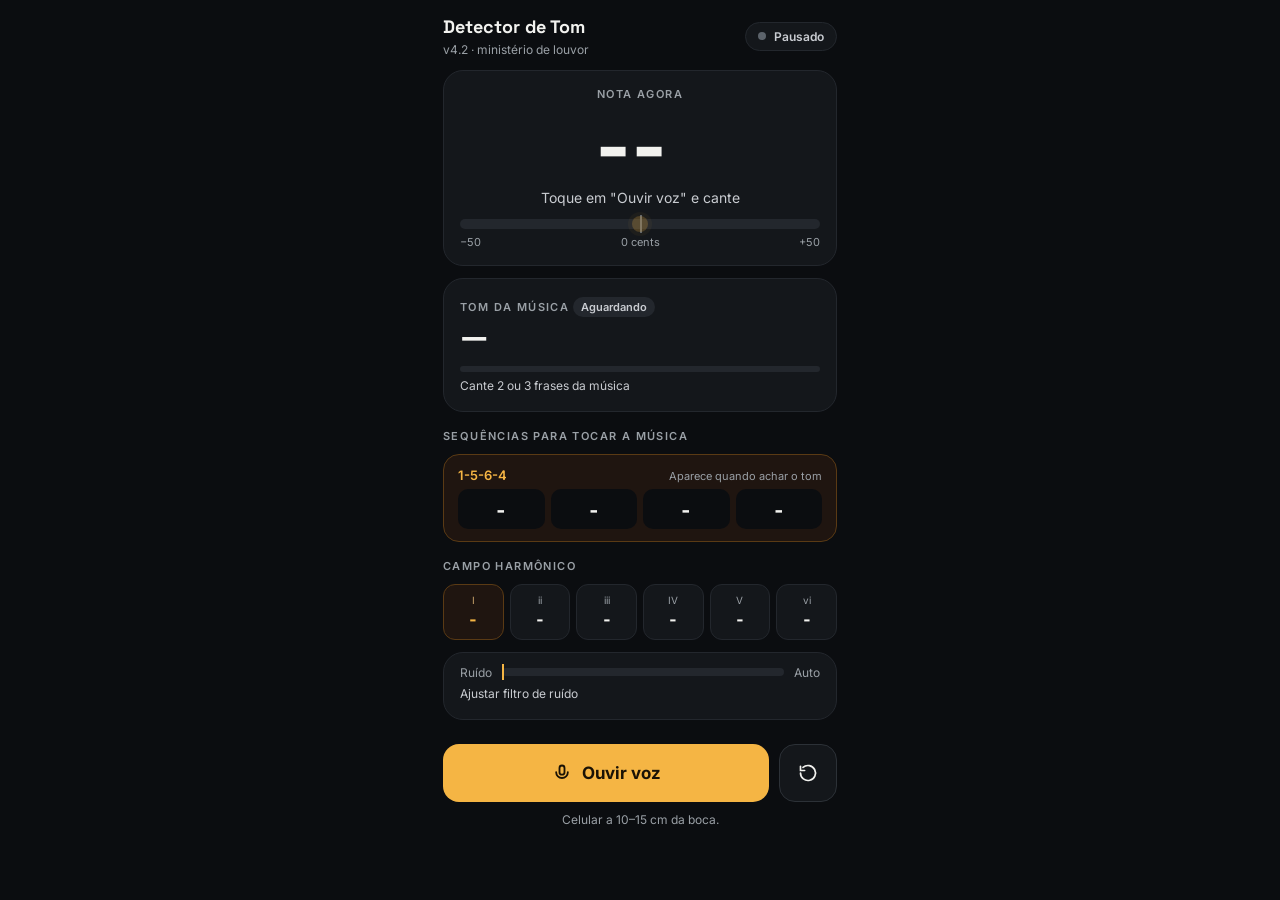
==== commit 1d1d28c0: "Detector de Tom v4.2: confirmação mais constante e tom travado Co-Authored-By: Claude Opus 5.5 <nore" ====
--- a/detector-tom/index.html
+++ b/detector-tom/index.html
@@ -4,7 +4,7 @@
 <meta charset="UTF-8">
 <meta name="viewport" content="width=device-width, initial-scale=1.0, viewport-fit=cover">
 <meta name="theme-color" content="#0b0d10">
-<title>Detector de Tom — v4.1</title>
+<title>Detector de Tom — v4.2</title>
 <link rel="manifest" href="manifest.webmanifest">
 <link rel="icon" href="icon-192.png">
 <link rel="apple-touch-icon" href="apple-touch-icon.png">
@@ -94,7 +94,7 @@
 <div class="app" id="app">
 
   <header>
-    <div class="brand"><b>Detector de Tom</b><small>v4.1 · ministério de louvor</small></div>
+    <div class="brand"><b>Detector de Tom</b><small>v4.2 · ministério de louvor</small></div>
     <div class="pill"><i></i><span id="pillText">Pausado</span></div>
   </header>
 
@@ -160,7 +160,7 @@
 
 <!-- ===== MOTOR (sem DOM) ===== -->
 <script id="engine">
-  // Detector de Tom — motor v4.1
+  // Detector de Tom — motor v4.2
   const NOTES = ["C","C#","D","Eb","E","F","F#","G","Ab","A","Bb","B"];
   const NOTES_PT = ["Dó","Dó#","Ré","Mi♭","Mi","Fá","Fá#","Sol","Lá♭","Lá","Si♭","Si"];
   // Perfis Albrecht & Shanahan (2013) — melhores para melodia que Krumhansl
@@ -173,11 +173,13 @@
     mpmK: 0.9,            // MPM: primeiro pico >= 90% do maior (anti erro de oitava)
     fMin: 75, fMax: 1050, // extensão vocal
     stableMs: 150,        // nota precisa durar isso para contar
-    phraseGapMs: 280,     // silêncio que fecha uma frase
+    phraseGapMs: 220,     // silêncio que fecha uma frase (respiração)
+    secPerPhrase: 3.5,    // canto emendado: cada 3,5 s de voz conta como 1 frase
     phraseBonus: 1.5,     // peso extra (em segundos) da última nota da frase
     minPhrases: 2,        // mostra o tom após 2 frases...
     minSeconds: 6,        // ...ou 6 s de voz firme
     beta: 28,             // calibração: confiança mostrada = acerto medido
+    confirmConf: 88,      // confiança para confirmar e travar o tom (testado)
     gateFactor: 2,        // gate = piso de ruído × fator (testado: 2 = melhor)
     gateFloorMin: 0.004
   };
@@ -270,8 +272,9 @@
       this.cur = -1; this.curStart = 0; this.curCounted = false;
       this.lastPc = -1; this.silenceStart = 0; this.phraseClosed = true;
       this.notes = 0; this.seconds = 0; this.lastT = 0; this.phrases = 0; this.phraseNotes = 0;
-      this.key = null;
-    }
+      this.key = null; this.lock = null;
+    }
+    effPhrases() { return Math.max(this.phrases, Math.floor(this.seconds / CFG.secPerPhrase)); }
     // atualiza piso de ruído (segue o mínimo; sobe devagar, desce rápido)
     trackNoise(rms) {
       if (this.noise === null) { this.noise = Math.max(rms, CFG.gateFloorMin); return; }
@@ -327,7 +330,8 @@
     // v4.1 — método híbrido (escala diatônica + perfil + tríade da tônica), testado em 5.000 melodias
     updateKey() {
       const total = this.hist.reduce((a,b)=>a+b,0);
-      if (total <= 0 || (this.phrases < CFG.minPhrases && this.seconds < CFG.minSeconds)) { this.key = null; return; }
+      const phr = this.effPhrases();
+      if (total <= 0 || (phr < CFG.minPhrases && this.seconds < CFG.minSeconds)) { this.key = null; return; }
       const hh = this.hist.map(x => Math.pow(x, 0.75));
       const tot = hh.reduce((a,b)=>a+b,0);
       const res = [];
@@ -342,15 +346,23 @@
         }
       }
       res.sort((a,b) => b.s - a.s);
-      const best = res[0];
+      let best = res[0];
       // confiança calibrada = probabilidade de os ACORDES estarem certos (relativos têm os mesmos acordes)
       const ps = new Array(12).fill(0); let Z = 0;
       for (const k of res) { const e = Math.exp(CFG.beta * (k.s - best.s)); ps[k.scale] += e; Z += e; }
-      const conf = Math.min(99, Math.round(100 * ps[best.scale] / Z));
+      const confOf = sc => Math.min(99, Math.round(100 * ps[sc] / Z));
+      // trava: depois de confirmado, só troca com evidência forte e 2 frases a mais
+      if (this.lock) {
+        const lk = res.find(k => k.root === this.lock.root && k.minor === this.lock.minor);
+        if (best.scale !== this.lock.scale && confOf(best.scale) >= 92 && phr >= this.lock.phrases + 2) this.lock = null;
+        else best = lk;
+      }
+      const conf = confOf(best.scale);
+      if (!this.lock && conf >= CFG.confirmConf && phr >= CFG.minPhrases) this.lock = { root: best.root, minor: best.minor, scale: best.scale, phrases: phr };
       const rel = res.find(k => k.scale === best.scale && k.minor !== best.minor);
       const alt = res.find(k => k.scale !== best.scale);
-      this.key = { root: best.root, minor: best.minor, conf, alt, rel,
-                   relGap: rel ? best.s - rel.s : 1, notes: this.notes, seconds: this.seconds, phrases: this.phrases };
+      this.key = { root: best.root, minor: best.minor, conf, alt, rel, locked: !!this.lock,
+                   relGap: rel ? best.s - rel.s : 1, notes: this.notes, seconds: this.seconds, phrases: phr };
     }
   }
 
@@ -454,8 +466,8 @@
     if (!k) {
       $('keyName').textContent = eng.seconds > 0 ? 'Analisando…' : '—';
       $('keySym').textContent = '';
-      $('confBar').style.width = Math.min(30, eng.phrases * 15 + eng.seconds * 2) + '%';
-      $('confText').textContent = eng.seconds > 0 ? `Continue cantando… ${eng.phrases} de 2 frases` : 'Cante 2 ou 3 frases da música';
+      $('confBar').style.width = Math.min(30, eng.effPhrases() * 15) + '%';
+      $('confText').textContent = eng.seconds > 0 ? `Continue cantando… ${eng.effPhrases()} de 2 frases` : 'Cante 2 ou 3 frases da música';
       $('altText').textContent = '';
       badge.textContent = 'Aguardando'; badge.className = 'badge';
       renderHarmony(null); return;
@@ -464,7 +476,7 @@
     $('keySym').textContent = keySym(k);
     $('confBar').style.width = k.conf + '%';
     $('confText').textContent = `Confiança ${k.conf}% · ${k.phrases} frase${k.phrases===1?'':'s'} · ${k.notes} notas`;
-    const sure = k.conf >= 85 && k.phrases >= 2;
+    const sure = k.locked;
     badge.textContent = sure ? 'Confirmado' : 'Provável'; badge.className = sure ? 'badge ok' : 'badge';
     let alt = '';
     if (k.rel && k.relGap < 0.03) alt = `Pode ser ${keyLabel(k.rel)} (mesmos acordes). `;
